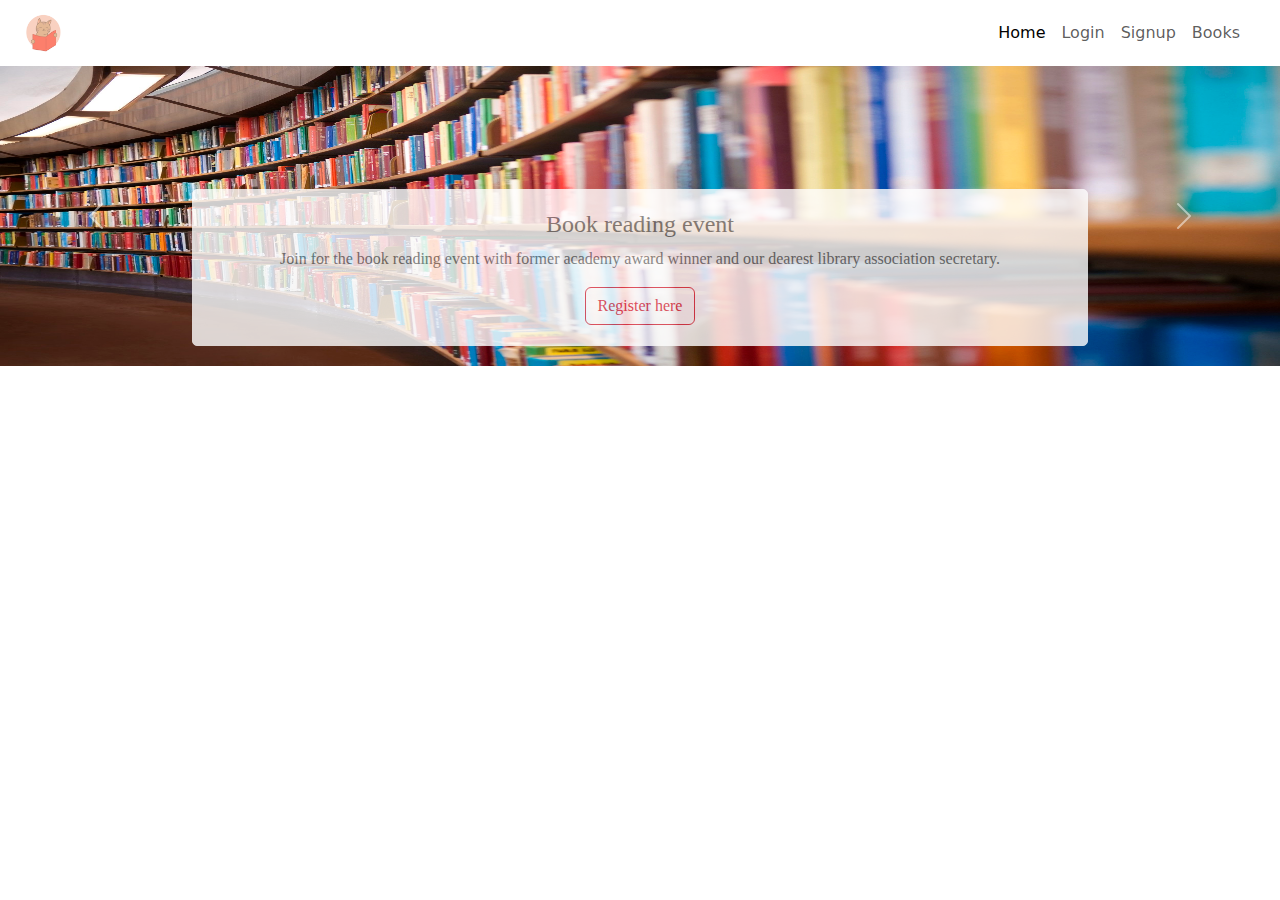
==== index.html @ 92770161 "first commit" ====
<!DOCTYPE html>
<html lang="en">
  <head>
    <meta charset="UTF-8" />
    <meta name="viewport" content="width=device-width, initial-scale=1.0" />
    <title>Library</title>
    <link
      href="https://cdn.jsdelivr.net/npm/bootstrap@5.3.3/dist/css/bootstrap.min.css"
      rel="stylesheet"
      integrity="sha384-QWTKZyjpPEjISv5WaRU9OFeRpok6YctnYmDr5pNlyT2bRjXh0JMhjY6hW+ALEwIH"
      crossorigin="anonymous"
    />
    <script
      src="https://cdn.jsdelivr.net/npm/bootstrap@5.3.3/dist/js/bootstrap.bundle.min.js"
      integrity="sha384-YvpcrYf0tY3lHB60NNkmXc5s9fDVZLESaAA55NDzOxhy9GkcIdslK1eN7N6jIeHz"
      crossorigin="anonymous"
    ></script>
    <link rel="stylesheet" href="style/style.css" />
  </head>
  <body>
    <nav class="navbar navbar-expand-lg navbar-light bg-white shadow">
      <div class="container-fluid">
        <a class="navbar-brand" href="#"
          ><img id="logo" src="images/logo.png" alt="logo"
        /></a>
        <button
          class="navbar-toggler"
          type="button"
          data-bs-toggle="collapse"
          data-bs-target="#navbarSupportedContent"
          aria-controls="navbarSupportedContent"
          aria-expanded="false"
          aria-label="Toggle navigation"
        >
          <span class="navbar-toggler-icon"></span>
        </button>
        <div class="collapse navbar-collapse" id="navbarSupportedContent">
          <ul class="navbar-nav ms-auto mb-2 mb-lg-0">
            <li class="nav-item">
              <a class="nav-link active" aria-current="page" href="#">Home</a>
            </li>
            <li class="nav-item">
              <a class="nav-link" href="login.html">Login</a>
            </li>
            <li class="nav-item">
              <a class="nav-link" href="signup.html">Signup</a>
            </li>
            <li class="nav-item">
              <a class="nav-link" href="books.html">Books</a>
            </li>
          </ul>
        </div>
      </div>
    </nav>
    <div
      id="carouselExampleRide"
      class="carousel slide"
      data-bs-ride="carousel"
    >
      <div class="carousel-inner">
        <div class="carousel-item active">
          <img src="images/lib1.jpg" class="h-100 w-100" alt="lib1" />
          <div class="overlay carousel-caption d-none d-md-block">
            <h4>Book reading event</h4>

            <p>
              Join for the book reading event with former academy award winner
              and our dearest library association secretary.
            </p>
            <button type="button" class="btn btn-outline-danger">
              Register here
            </button>
          </div>
        </div>
        <div class="carousel-item">
          <img src="images/lib2.jpg" class="d-block h-100 w-100" alt="lib2" />
          <div class="overlay carousel-caption d-none d-md-block">
            <h4>History of the library</h4>

            <p>
              Available now online! the rich tapestry of our library's history
              unfolds before us at the click of a button
            </p>
            <button type="button" class="btn btn-outline-danger">
              Read here
            </button>
          </div>
        </div>
        <div class="carousel-item">
          <img src="images/lib3.jpg" class="d-block h-100 w-100" alt="lib3" />
          <div class="overlay carousel-caption d-none d-md-block">
            <h4>Join our community</h4>

            <p>
              Join the community for more updation on the events. We have a strong community that initiate reading groups and sharing platforms.
            </p>
            <button type="button" class="btn btn-outline-danger">
              Join now
            </button>
          </div>
        </div>
      </div>
      <button
        class="carousel-control-prev"
        type="button"
        data-bs-target="#carouselExampleRide"
        data-bs-slide="prev"
      >
        <span class="carousel-control-prev-icon" aria-hidden="true"></span>
        <span class="visually-hidden">Previous</span>
      </button>
      <button
        class="carousel-control-next"
        type="button"
        data-bs-target="#carouselExampleRide"
        data-bs-slide="next"
      >
        <span class="carousel-control-next-icon" aria-hidden="true"></span>
        <span class="visually-hidden">Next</span>
      </button>
    </div>
  </body>
</html>
---- style/style.css ----
#logo{
    height: 40px;
    margin-left: 5px;
}
#navbarSupportedContent{
    margin-right: 20px;
}
.carousel-item{
    height: 300px;
}
.overlay{
    border: 1px solid white;
    background-color: white;
    font-family:'Times New Roman', Times, serif;
    color: rgb(116, 116, 116);
    opacity: 0.8;
    border-radius: 5px;    
}
.form-container {
    max-width: 400px;
    margin: auto;
    padding: 20px;
    border: 1px solid #ccc;
    border-radius: 5px;
    margin-top: 50px;
}
.error-message {
    color: red;
}
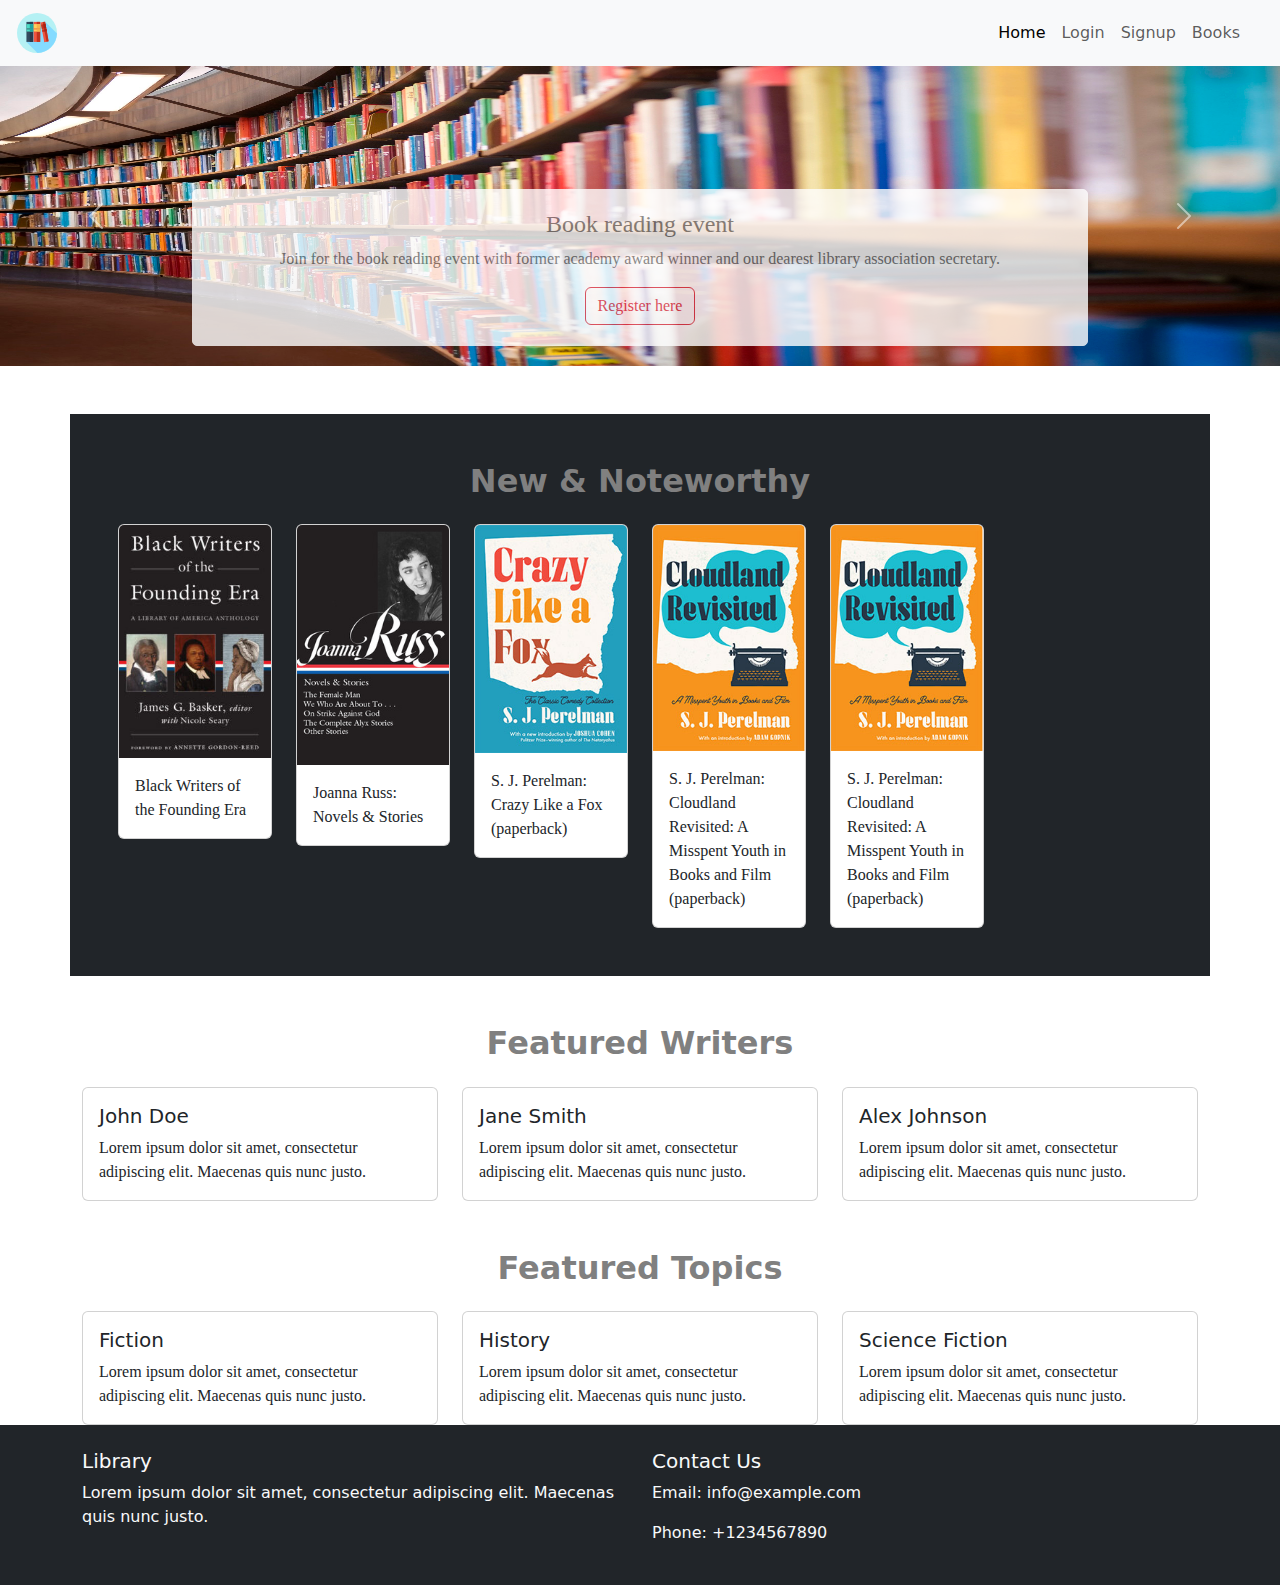
==== commit 64e5a770: "second commit" ====
--- a/index.html
+++ b/index.html
@@ -18,10 +18,10 @@
     <link rel="stylesheet" href="style/style.css" />
   </head>
   <body>
-    <nav class="navbar navbar-expand-lg navbar-light bg-white shadow">
+    <nav class="navbar navbar-expand-lg navbar-light bg-light shadow">
       <div class="container-fluid">
         <a class="navbar-brand" href="#"
-          ><img id="logo" src="images/logo.png" alt="logo"
+          ><img id="logo" src="images/logo.svg" alt="logo"
         /></a>
         <button
           class="navbar-toggler"
@@ -119,5 +119,131 @@
         <span class="visually-hidden">Next</span>
       </button>
     </div>
+    <!-- New & Noteworthy Section -->
+<section id="new-noteworthy" class="container mt-5 bg-dark p-5">
+  <h2 class="animated-heading text-center mb-4">New & Noteworthy</h2>
+  <div class="row ">
+      <div class="col-md-2">
+          <div class="card">
+              <img src="images/new-not/not1.jpg" class="card-img-top" alt="News 1">
+              <div class="card-body">
+                 <p class="card-text">Black Writers of the Founding Era</p>
+              </div>
+          </div>
+      </div>
+      <div class="col-md-2">
+          <div class="card">
+              <img src="images/new-not/not2.jpg" class="card-img-top" alt="News 2">
+              <div class="card-body">  
+                  <p class="card-text">Joanna Russ: Novels & Stories</p>
+              </div>
+          </div>
+      </div>
+      <div class="col-md-2">
+          <div class="card">
+              <img src="images/new-not/not3.jpg" class="card-img-top" alt="News 3">
+              <div class="card-body">
+                  <p class="card-text">S. J. Perelman: Crazy Like a Fox (paperback)</p>
+              </div>
+          </div>
+      </div>
+      <div class="col-md-2">
+        <div class="card">
+            <img src="images/new-not/not4.jpg" class="card-img-top" alt="News 3">
+            <div class="card-body">
+                <p class="card-text">S. J. Perelman: Cloudland Revisited: A Misspent Youth in Books and Film (paperback)</p>
+            </div>
+        </div>
+    </div>
+    <div class="col-md-2">
+      <div class="card">
+          <img src="images/new-not/not4.jpg" class="card-img-top" alt="News 3">
+          <div class="card-body">
+              <p class="card-text">S. J. Perelman: Cloudland Revisited: A Misspent Youth in Books and Film (paperback)</p>
+          </div>
+      </div>
+  </div>
+  </div>
+</section>
+
+<!-- Featured Writers Section -->
+<section id="featured-writers" class="container mt-5">
+  <h2 class="animated-heading text-center mb-4">Featured Writers</h2>
+  <div class="row">
+      <div class="col-md-4">
+          <div class="card">
+              <div class="card-body">
+                  <h5 class="card-title">John Doe</h5>
+                  <p class="card-text">Lorem ipsum dolor sit amet, consectetur adipiscing elit. Maecenas quis nunc justo.</p>
+              </div>
+          </div>
+      </div>
+      <div class="col-md-4">
+          <div class="card">
+              <div class="card-body">
+                  <h5 class="card-title">Jane Smith</h5>
+                  <p class="card-text">Lorem ipsum dolor sit amet, consectetur adipiscing elit. Maecenas quis nunc justo.</p>
+              </div>
+          </div>
+      </div>
+      <div class="col-md-4">
+          <div class="card">
+              <div class="card-body">
+                  <h5 class="card-title">Alex Johnson</h5>
+                  <p class="card-text">Lorem ipsum dolor sit amet, consectetur adipiscing elit. Maecenas quis nunc justo.</p>
+              </div>
+          </div>
+      </div>
+  </div>
+</section>
+
+<!-- Featured Topics Section -->
+<section id="featured-topics" class="container mt-5">
+  <h2 class="animated-heading text-center mb-4">Featured Topics</h2>
+  <div class="row">
+      <div class="col-md-4">
+          <div class="card">
+              <div class="card-body">
+                  <h5 class="card-title">Fiction</h5>
+                  <p class="card-text">Lorem ipsum dolor sit amet, consectetur adipiscing elit. Maecenas quis nunc justo.</p>
+              </div>
+          </div>
+      </div>
+      <div class="col-md-4">
+          <div class="card">
+              <div class="card-body">
+                  <h5 class="card-title">History</h5>
+                  <p class="card-text">Lorem ipsum dolor sit amet, consectetur adipiscing elit. Maecenas quis nunc justo.</p>
+              </div>
+          </div>
+      </div>
+      <div class="col-md-4">
+          <div class="card">
+              <div class="card-body">
+                  <h5 class="card-title">Science Fiction</h5>
+                  <p class="card-text">Lorem ipsum dolor sit amet, consectetur adipiscing elit. Maecenas quis nunc justo.</p>
+              </div>
+          </div>
+      </div>
+  </div>
+</section>
+
+<!-- Footer -->
+<footer class="bg-dark text-light py-4">
+  <div class="container">
+      <div class="row">
+          <div class="col-md-6">
+              <h5>Library</h5>
+              <p>Lorem ipsum dolor sit amet, consectetur adipiscing elit. Maecenas quis nunc justo.</p>
+          </div>
+          <div class="col-md-6">
+              <h5>Contact Us</h5>
+              <p>Email: info@example.com</p>
+              <p>Phone: +1234567890</p>
+          </div>
+      </div>
+  </div>
+</footer>
+<script src="script/script.js"></script>
   </body>
 </html>
--- a/style/style.css
+++ b/style/style.css
@@ -14,17 +14,63 @@
     font-family:'Times New Roman', Times, serif;
     color: rgb(116, 116, 116);
     opacity: 0.8;
+    transition: opacity 0.5s ease;
     border-radius: 5px;    
 }
+.overlay:hover {
+    opacity: 1;
+}
 .form-container {
-    max-width: 400px;
+    max-width: 350px;
     margin: auto;
-    padding: 20px;
+    padding-left: 20px;
+    padding-right: 20px;
+    padding-top: 60px;
+    padding-bottom: 80px;
+    border: 1px solid #ccc;
+    border-radius: 5px;
+    margin-top: 100px;
+    background-color: rgba(100, 100, 100, 0.5);
+}
+.form-container-s {
+    max-width: 500px;
+    margin: auto;
+    padding-left: 40px;
+    padding-right: 40px;
+    padding-top: 40px;
+    padding-bottom: 80px;
     border: 1px solid #ccc;
     border-radius: 5px;
     margin-top: 50px;
+    margin-bottom: 100px;
+    background-color: rgba(236, 193, 82, 0.5);
 }
 .error-message {
     color: red;
 }
-
+.login-body{
+    background-image: url(../images/bg-login.jpg);
+    background-size: cover;
+}
+.signup-body{
+    background-image: url(../images/bg-signup.jpg);
+    background-size: cover;
+}
+/* Keyframe animation */
+@keyframes appear {
+    from {
+        opacity: 0;
+        transform: translateY(-20px);
+    }
+    to {
+        opacity: 1;
+        transform: translateY(0);
+    }
+}
+.animated-heading{
+    font-weight: bold;
+    color: gray;
+}
+.card-text{
+    font-family: 'Times New Roman', Times, serif;
+}
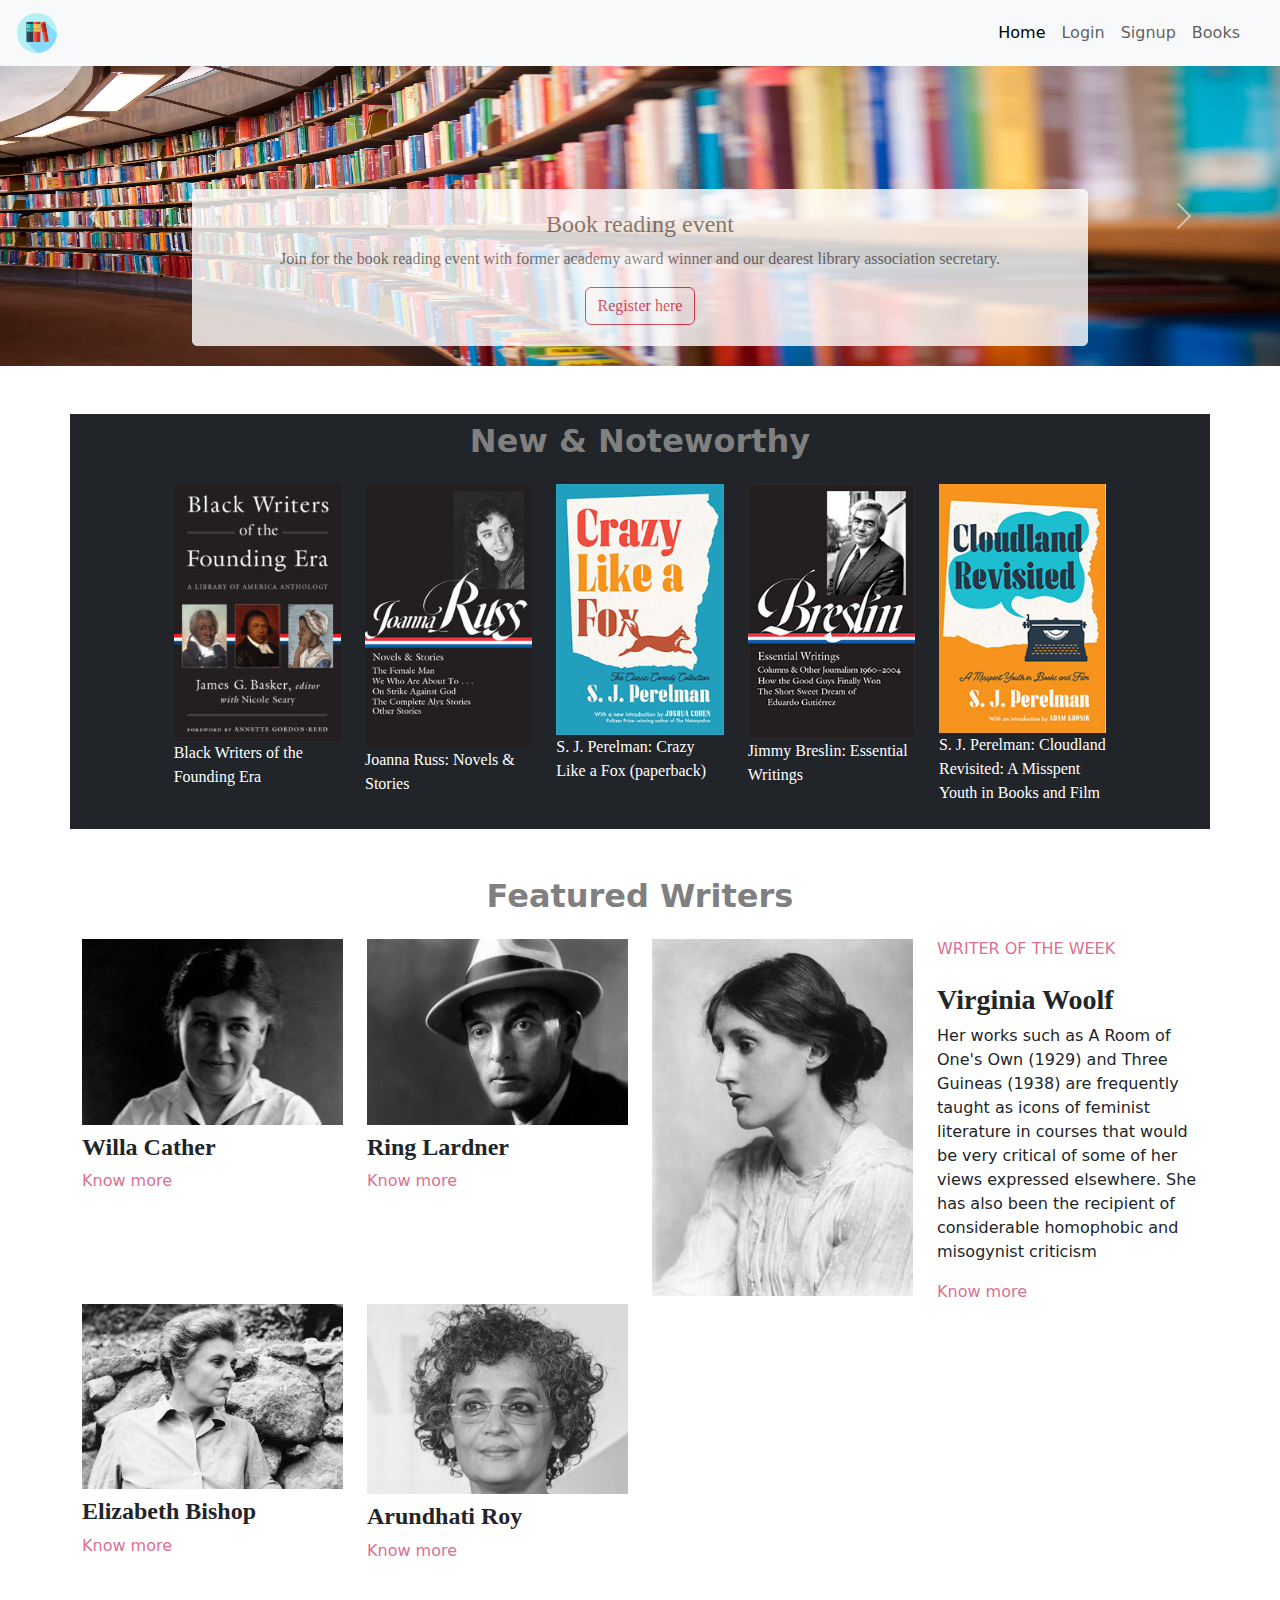
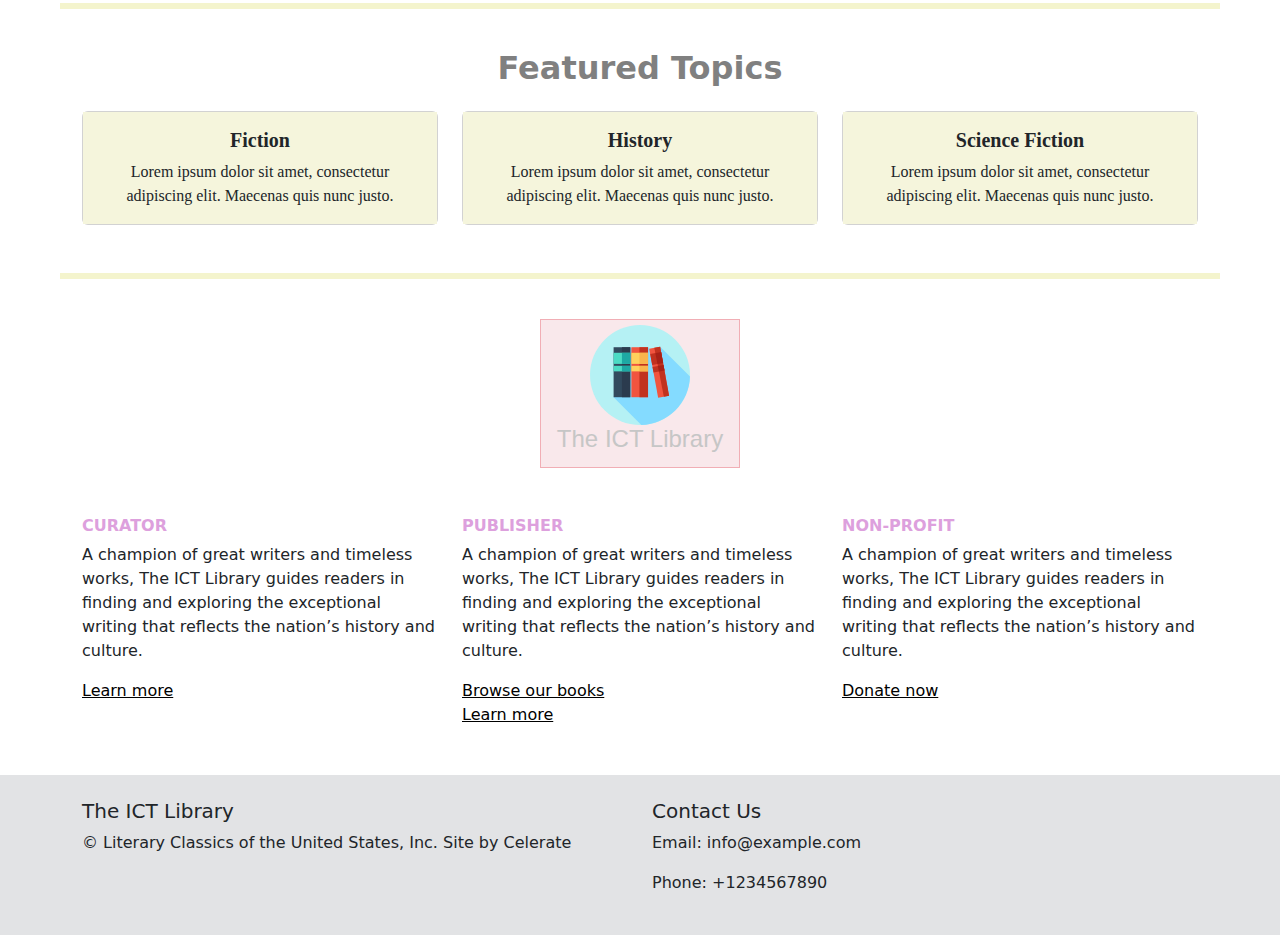
==== commit 50850b2f: "completed home page" ====
--- a/index.html
+++ b/index.html
@@ -119,122 +119,175 @@
         <span class="visually-hidden">Next</span>
       </button>
     </div>
-    <!-- New & Noteworthy Section -->
-<section id="new-noteworthy" class="container mt-5 bg-dark p-5">
+<section id="new-noteworthy" class="container mt-5 bg-dark p-2">
   <h2 class="animated-heading text-center mb-4">New & Noteworthy</h2>
-  <div class="row ">
+  <div class="row">
+      <div class="col-md-1"></div>
       <div class="col-md-2">
-          <div class="card">
+          <div >
               <img src="images/new-not/not1.jpg" class="card-img-top" alt="News 1">
-              <div class="card-body">
-                 <p class="card-text">Black Writers of the Founding Era</p>
+              <div >
+                 <p class=" hover-text ">Black Writers of the Founding Era</p>
               </div>
           </div>
       </div>
       <div class="col-md-2">
-          <div class="card">
+          <div >
               <img src="images/new-not/not2.jpg" class="card-img-top" alt="News 2">
-              <div class="card-body">  
-                  <p class="card-text">Joanna Russ: Novels & Stories</p>
+              <div >  
+                  <p class=" hover-text " >Joanna Russ: Novels & Stories</p>
               </div>
           </div>
       </div>
       <div class="col-md-2">
-          <div class="card">
+          <div >
               <img src="images/new-not/not3.jpg" class="card-img-top" alt="News 3">
-              <div class="card-body">
-                  <p class="card-text">S. J. Perelman: Crazy Like a Fox (paperback)</p>
+              <div >
+                  <p class=" hover-text" >S. J. Perelman: Crazy Like a Fox (paperback)</p>
               </div>
           </div>
       </div>
       <div class="col-md-2">
-        <div class="card">
-            <img src="images/new-not/not4.jpg" class="card-img-top" alt="News 3">
-            <div class="card-body">
-                <p class="card-text">S. J. Perelman: Cloudland Revisited: A Misspent Youth in Books and Film (paperback)</p>
+        <div >
+            <img src="images/new-not/not5.jpg" class="card-img-top" alt="News 3">
+            <div >
+                <p class=" hover-text ">Jimmy Breslin: Essential Writings</p>
             </div>
         </div>
     </div>
     <div class="col-md-2">
-      <div class="card">
-          <img src="images/new-not/not4.jpg" class="card-img-top" alt="News 3">
-          <div class="card-body">
-              <p class="card-text">S. J. Perelman: Cloudland Revisited: A Misspent Youth in Books and Film (paperback)</p>
-          </div>
-      </div>
-  </div>
+      <div >
+        <img src="images/new-not/not4.jpg" class="card-img-top" alt="News 3">
+        <div >
+            <p class=" hover-text ">S. J. Perelman: Cloudland Revisited: A Misspent Youth in Books and Film</p>
+        </div>
+    </div>
+  </div>
+  <div class="col-md-1"></div>
   </div>
 </section>
 
-<!-- Featured Writers Section -->
 <section id="featured-writers" class="container mt-5">
   <h2 class="animated-heading text-center mb-4">Featured Writers</h2>
   <div class="row">
-      <div class="col-md-4">
-          <div class="card">
-              <div class="card-body">
-                  <h5 class="card-title">John Doe</h5>
-                  <p class="card-text">Lorem ipsum dolor sit amet, consectetur adipiscing elit. Maecenas quis nunc justo.</p>
-              </div>
-          </div>
-      </div>
-      <div class="col-md-4">
-          <div class="card">
-              <div class="card-body">
-                  <h5 class="card-title">Jane Smith</h5>
-                  <p class="card-text">Lorem ipsum dolor sit amet, consectetur adipiscing elit. Maecenas quis nunc justo.</p>
-              </div>
-          </div>
-      </div>
-      <div class="col-md-4">
-          <div class="card">
-              <div class="card-body">
-                  <h5 class="card-title">Alex Johnson</h5>
-                  <p class="card-text">Lorem ipsum dolor sit amet, consectetur adipiscing elit. Maecenas quis nunc justo.</p>
-              </div>
-          </div>
-      </div>
+      <div class="col-md-3">
+          <div class="writer-card">
+              <img src="images/writers/writer1.jpg" class="card-img-top" alt="writerimg">
+              <h4 class="mt-2 writer-name">Willa Cather</h4>
+              <a href="#" class="mt-1 link-writer">Know more</a>
+          </div>
+      </div>
+      <div class="col-md-3">
+        <div class="writer-card">
+            <img src="images/writers/writer3.jpg" class="card-img-top" alt="writerimg">
+            <h4 class="mt-2 writer-name">Ring Lardner</h4>
+            <a href="#" class="mt-1 link-writer">Know more</a>
+        </div>
+    </div>
+    <div class="col-md-3">
+      <div class="writer-card">
+          <img src="images/writers/writer2.jpg" class="card-img-top" alt="writerimg">
+
+      </div>
+  </div>
+  <div class="col-md-3">
+    <div class="writer-card">
+        <h6 class="wr-head">WRITER OF THE WEEK</h6>
+        <h3 class="mt-4 writer-name">Virginia Woolf</h3>
+        <p>Her works such as A Room of One's Own (1929) and Three Guineas (1938) are frequently taught as icons of feminist literature in courses that would be very critical of some of her views expressed elsewhere. She has also been the recipient of considerable homophobic and misogynist criticism</p>
+        <a href="#" class="mt-1 link-writer">Know more</a>
+    </div>
+</div>
+  <div class="col-md-3">
+    <div class="writer-card">
+        <img src="images/writers/writer4.jpg" class="card-img-top" alt="writerimg">
+        <h4 class="mt-2 writer-name">Elizabeth Bishop</h4>
+        <a href="#" class="mt-1 link-writer">Know more</a>
+    </div>
+</div>
+<div class="col-md-3">
+  <div class="writer-card">
+    <div id="Arundhati">
+      <img src="images/writers/writer5.jpg" class="card-img-top" alt="writerimg">
+    </div>
+      <h4 class="mt-2 writer-name">Arundhati Roy</h4>
+      <a href="#" class="mt-1 link-writer">Know more</a>
+  </div>
+</div>
   </div>
 </section>
 
-<!-- Featured Topics Section -->
-<section id="featured-topics" class="container mt-5">
+<hr class="line">
+<section id="featured-topics" class="container mt-4 mb-5">
   <h2 class="animated-heading text-center mb-4">Featured Topics</h2>
   <div class="row">
       <div class="col-md-4">
           <div class="card">
-              <div class="card-body">
-                  <h5 class="card-title">Fiction</h5>
-                  <p class="card-text">Lorem ipsum dolor sit amet, consectetur adipiscing elit. Maecenas quis nunc justo.</p>
+              <div class="card-body topic">
+                  <h5 class="card-title text-center topic-heading">Fiction</h5>
+                  <p class="card-text text-center">Lorem ipsum dolor sit amet, consectetur adipiscing elit. Maecenas quis nunc justo.</p>
               </div>
           </div>
       </div>
       <div class="col-md-4">
           <div class="card">
-              <div class="card-body">
-                  <h5 class="card-title">History</h5>
-                  <p class="card-text">Lorem ipsum dolor sit amet, consectetur adipiscing elit. Maecenas quis nunc justo.</p>
+              <div class="card-body topic">
+                  <h5 class="card-title text-center topic-heading">History</h5>
+                  <p class="card-text text-center">Lorem ipsum dolor sit amet, consectetur adipiscing elit. Maecenas quis nunc justo.</p>
               </div>
           </div>
       </div>
       <div class="col-md-4">
           <div class="card">
-              <div class="card-body">
-                  <h5 class="card-title">Science Fiction</h5>
-                  <p class="card-text">Lorem ipsum dolor sit amet, consectetur adipiscing elit. Maecenas quis nunc justo.</p>
+              <div class="card-body topic">
+                  <h5 class="card-title text-center topic-heading">Science Fiction</h5>
+                  <p class="card-text text-center">Lorem ipsum dolor sit amet, consectetur adipiscing elit. Maecenas quis nunc justo.</p>
               </div>
           </div>
       </div>
   </div>
 </section>
-
-<!-- Footer -->
-<footer class="bg-dark text-light py-4">
+<hr class="line">
+<section id="last-section" class="container mb-5">
+  <div class="border border-danger-subtle mb-5" id="lgnm">
+    <img src="images/logo.svg" id="logo-1" alt="img">
+    <h4 class="text-center logo-hd">The ICT Library</h4>
+  </div>
+  <div class="row">
+  <div class="col-md-4">
+    <div class="writer-card">
+        <h6 class="lib-head">CURATOR</h6>
+        <p>A champion of great writers and timeless works, The ICT Library guides readers in finding and exploring the exceptional writing that reflects the nation’s history and culture.</p>
+        <a href="#" class="mt-1 link-lib">Learn more</a>
+    </div>
+  </div>
+  <div class="col-md-4">
+    <div class="writer-card">
+        <h6 class="lib-head">PUBLISHER</h6>
+        <p>A champion of great writers and timeless works, The ICT Library guides readers in finding and exploring the exceptional writing that reflects the nation’s history and culture.</p>
+        <a href="#" class="mt-1 link-lib">Browse our books</a>
+        <br>
+        <a href="#" class="mt-1 link-lib">Learn more</a>
+    </div>
+  </div>
+  <div class="col-md-4">
+    <div class="writer-card">
+        <h6 class="lib-head">NON-PROFIT</h6>
+        <p>A champion of great writers and timeless works, The ICT Library guides readers in finding and exploring the exceptional writing that reflects the nation’s history and culture.</p>
+        <a href="#" class="mt-1 link-lib">Donate now</a>
+    </div>
+  </div>
+</div>
+</section>
+
+<footer class="bg-secondary-subtle text-dark py-4">
   <div class="container">
       <div class="row">
           <div class="col-md-6">
-              <h5>Library</h5>
-              <p>Lorem ipsum dolor sit amet, consectetur adipiscing elit. Maecenas quis nunc justo.</p>
+              <h5>The ICT Library</h5>
+              <p>
+                © Literary Classics of the United States, Inc.
+                Site by Celerate</p>
           </div>
           <div class="col-md-6">
               <h5>Contact Us</h5>
--- a/style/style.css
+++ b/style/style.css
@@ -1,6 +1,23 @@
 #logo{
     height: 40px;
     margin-left: 5px;
+}
+#logo-1{
+    height: 100px;
+    display: block;
+    margin: auto;   
+}
+.logo-hd{
+    font-family:Impact, Haettenschweiler, 'Arial Narrow Bold', sans-serif;
+    font-weight: lighter;
+    color: rgb(198, 198, 198);
+}
+#lgnm{
+    width: 200px;
+    display: block;
+    margin: auto;
+    padding: 5px;
+    background-color:rgb(249, 232, 235);
 }
 #navbarSupportedContent{
     margin-right: 20px;
@@ -74,3 +91,46 @@
 .card-text{
     font-family: 'Times New Roman', Times, serif;
 }
+.hover-text{
+    font-family: 'Times New Roman', Times, serif;
+    color: white;
+}
+.hover-text:hover{
+    color: orangered;
+}
+.writer-name{
+    font-family: 'Times New Roman', Times, serif;
+    font-weight: bold;
+}
+.link-writer{
+    text-decoration: none;
+    color: palevioletred;
+}
+.wr-head{
+    color: palevioletred;
+}
+#Arundhati{
+    height: 190px;
+   overflow: hidden;
+}
+.line{
+    border: 3px solid rgb(211, 211, 55);
+    margin-left: 60px;
+    margin-right: 60px;
+    margin-top: 40px;
+    margin-bottom: 40px;
+}
+.topic{
+    background-color: beige;
+}
+.topic-heading{
+    font-family: 'Times New Roman', Times, serif;
+    font-weight: bold;
+}
+.link-lib{
+    color: black;
+}
+.lib-head{
+    color: plum;
+    font-weight: bold;
+}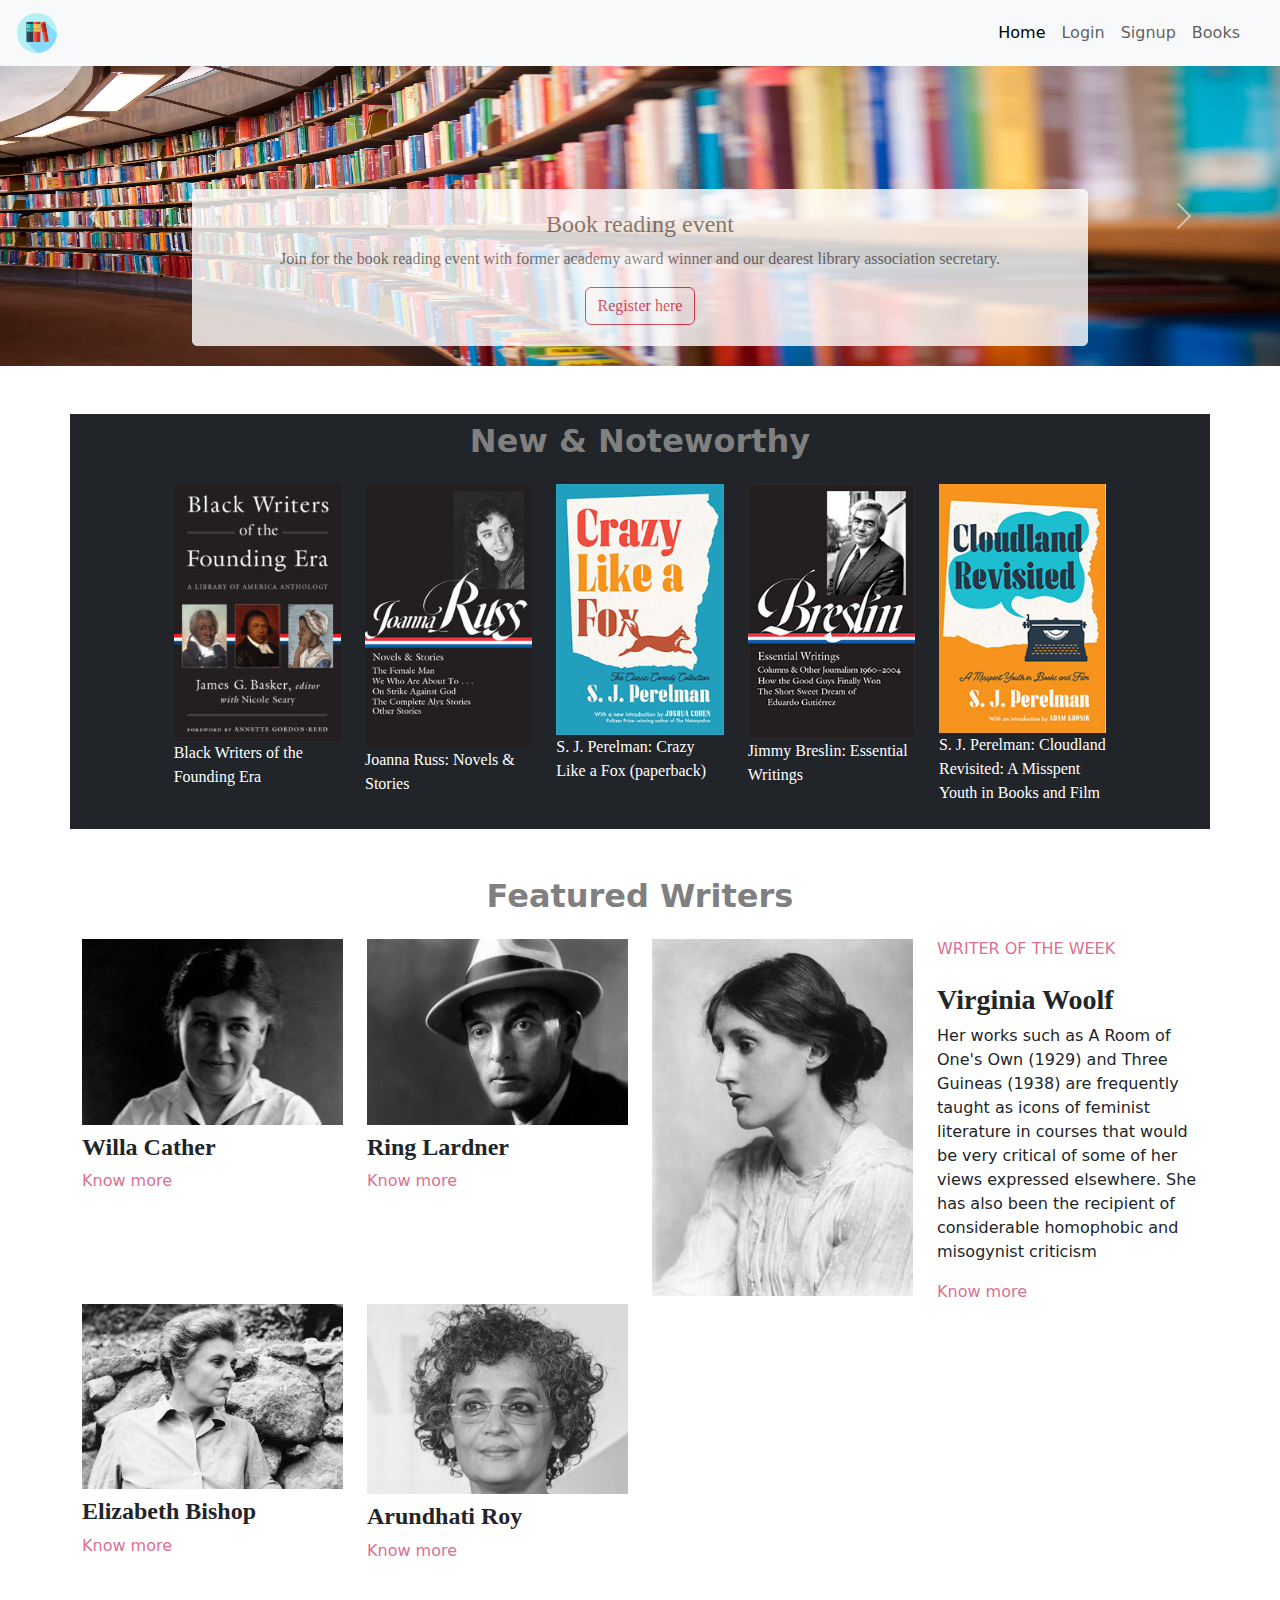
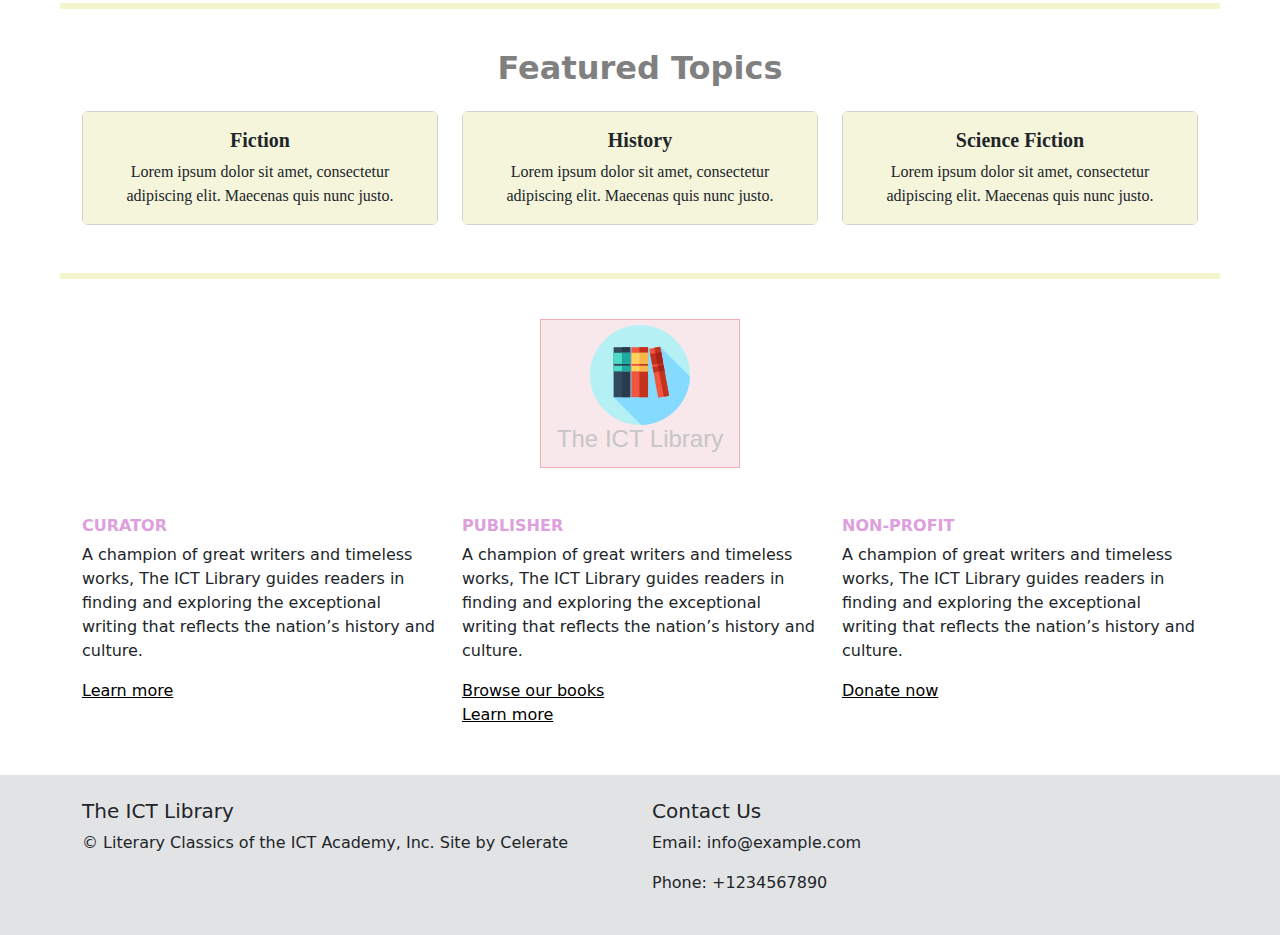
==== commit e74f9bee: "completed login page" ====
--- a/index.html
+++ b/index.html
@@ -286,7 +286,7 @@
           <div class="col-md-6">
               <h5>The ICT Library</h5>
               <p>
-                © Literary Classics of the United States, Inc.
+                © Literary Classics of the ICT Academy, Inc.
                 Site by Celerate</p>
           </div>
           <div class="col-md-6">
--- a/style/style.css
+++ b/style/style.css
@@ -40,14 +40,6 @@
 .form-container {
     max-width: 350px;
     margin: auto;
-    padding-left: 20px;
-    padding-right: 20px;
-    padding-top: 60px;
-    padding-bottom: 80px;
-    border: 1px solid #ccc;
-    border-radius: 5px;
-    margin-top: 100px;
-    background-color: rgba(100, 100, 100, 0.5);
 }
 .form-container-s {
     max-width: 500px;
@@ -66,8 +58,7 @@
     color: red;
 }
 .login-body{
-    background-image: url(../images/bg-login.jpg);
-    background-size: cover;
+   
 }
 .signup-body{
     background-image: url(../images/bg-signup.jpg);
@@ -133,4 +124,15 @@
 .lib-head{
     color: plum;
     font-weight: bold;
+}
+.login-heading{
+    font-weight: bold;
+    font-family: 'Times New Roman', Times, serif;
+}
+.star{
+    color: red;
+}
+#login-footer{
+    margin-bottom: 0;
+    padding: 37px;
 }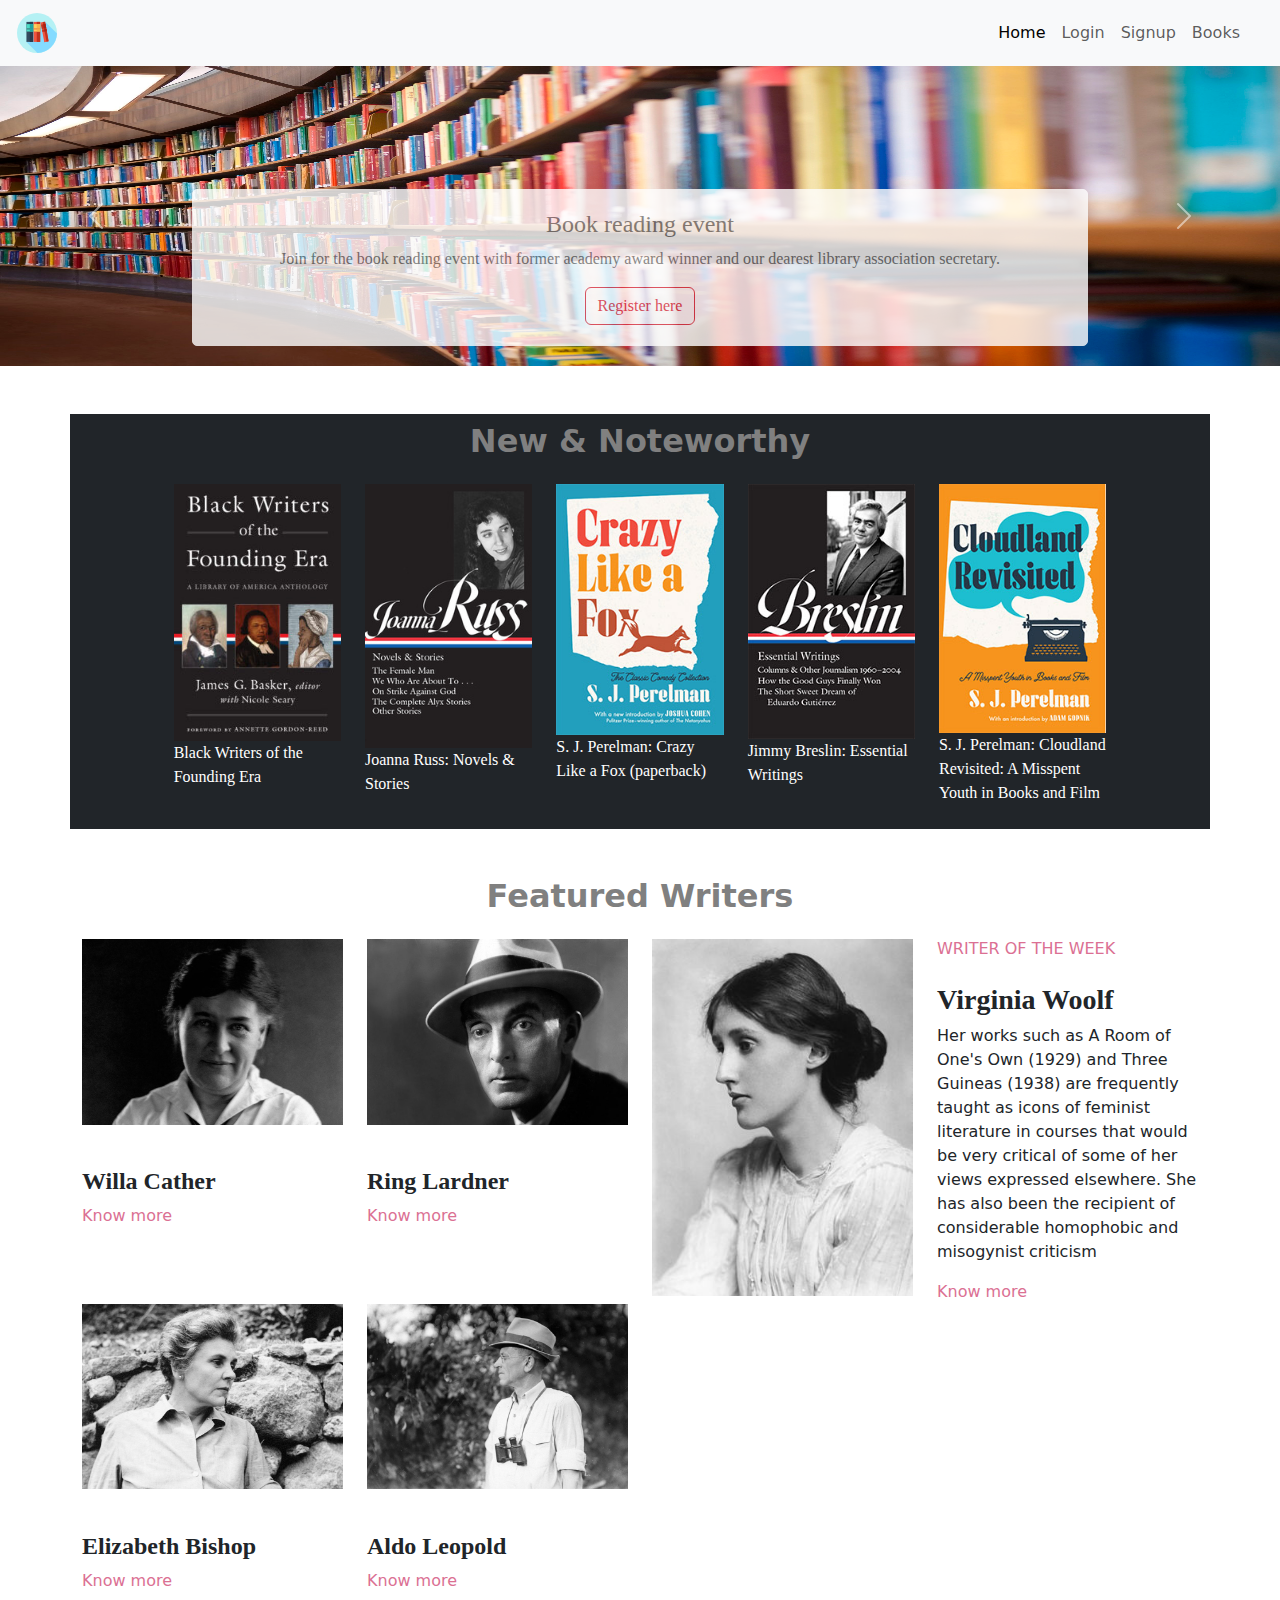
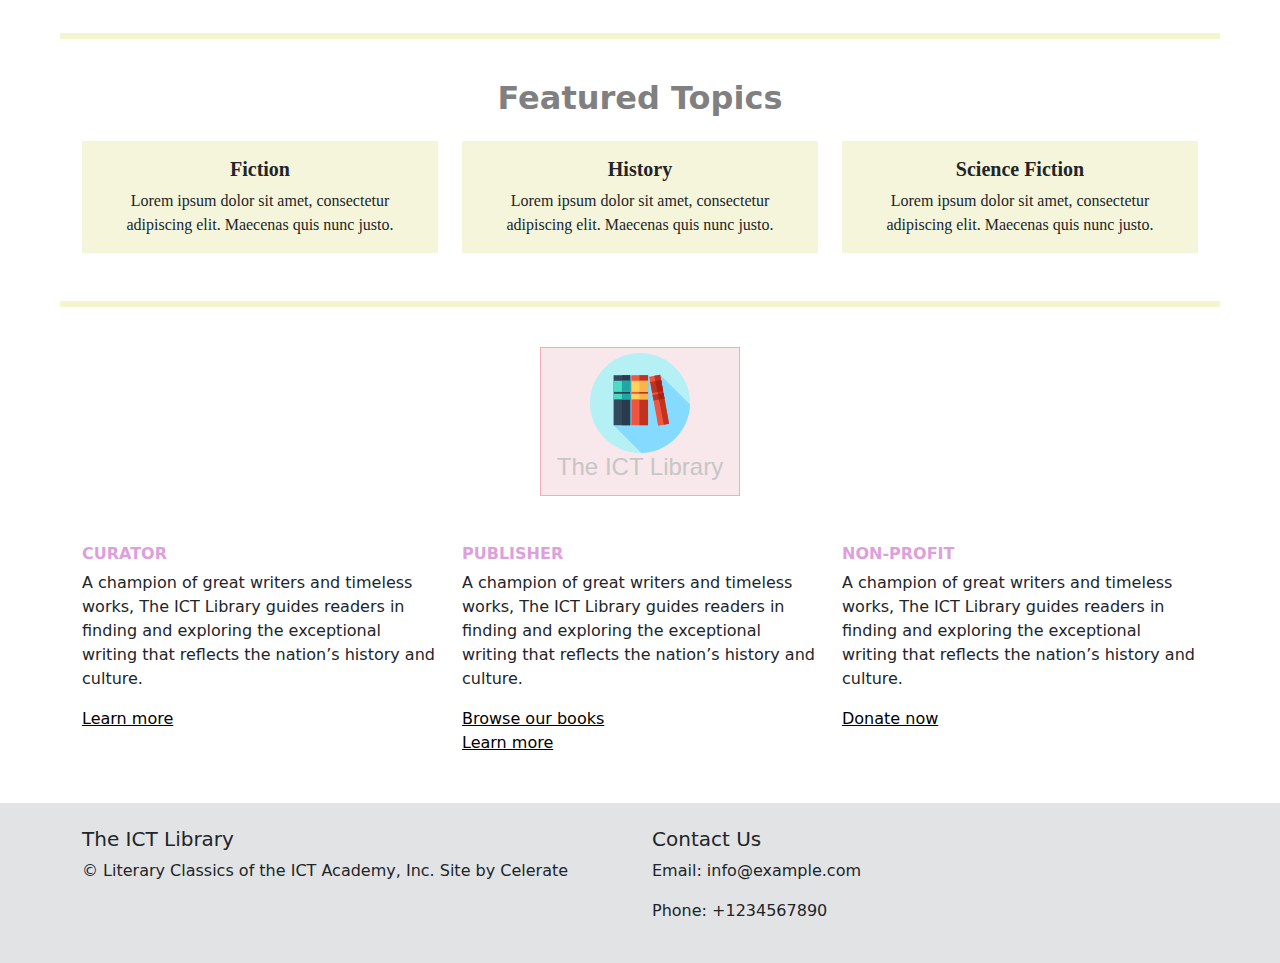
==== commit ce22d5ad: "minor changes" ====
--- a/index.html
+++ b/index.html
@@ -172,21 +172,27 @@
   <div class="row">
       <div class="col-md-3">
           <div class="writer-card">
+            <div style="height: 220px; overflow: hidden;">
               <img src="images/writers/writer1.jpg" class="card-img-top" alt="writerimg">
+            </div>
               <h4 class="mt-2 writer-name">Willa Cather</h4>
               <a href="#" class="mt-1 link-writer">Know more</a>
           </div>
       </div>
       <div class="col-md-3">
         <div class="writer-card">
+          <div style="height: 220px; overflow: hidden;">
             <img src="images/writers/writer3.jpg" class="card-img-top" alt="writerimg">
+          </div>
             <h4 class="mt-2 writer-name">Ring Lardner</h4>
             <a href="#" class="mt-1 link-writer">Know more</a>
         </div>
     </div>
     <div class="col-md-3">
       <div class="writer-card">
+        
           <img src="images/writers/writer2.jpg" class="card-img-top" alt="writerimg">
+        
 
       </div>
   </div>
@@ -200,17 +206,19 @@
 </div>
   <div class="col-md-3">
     <div class="writer-card">
-        <img src="images/writers/writer4.jpg" class="card-img-top" alt="writerimg">
+      <div style="height: 220px; overflow: hidden;">
+        <img src="images/writers/writer4.jpg" class="card-img-top object-fit-fill" alt="writerimg">
+      </div>
         <h4 class="mt-2 writer-name">Elizabeth Bishop</h4>
         <a href="#" class="mt-1 link-writer">Know more</a>
     </div>
 </div>
 <div class="col-md-3">
   <div class="writer-card">
-    <div id="Arundhati">
-      <img src="images/writers/writer5.jpg" class="card-img-top" alt="writerimg">
-    </div>
-      <h4 class="mt-2 writer-name">Arundhati Roy</h4>
+    <div style="height: 220px; overflow: hidden;">
+      <img src="images/writers/writer5.jpg" class="card-img-top object-fit-fill" alt="writerimg">
+     </div>
+      <h4 class="mt-2 writer-name">Aldo Leopold</h4>
       <a href="#" class="mt-1 link-writer">Know more</a>
   </div>
 </div>
--- a/style/style.css
+++ b/style/style.css
@@ -41,30 +41,20 @@
     max-width: 350px;
     margin: auto;
 }
+
+.signup-body{
+    background-image: url(../images/bg-signup.jpg);
+    background-size: cover;
+}
 .form-container-s {
-    max-width: 500px;
+    max-width: 600px;
     margin: auto;
-    padding-left: 40px;
-    padding-right: 40px;
-    padding-top: 40px;
-    padding-bottom: 80px;
-    border: 1px solid #ccc;
-    border-radius: 5px;
     margin-top: 50px;
     margin-bottom: 100px;
-    background-color: rgba(236, 193, 82, 0.5);
 }
 .error-message {
     color: red;
 }
-.login-body{
-   
-}
-.signup-body{
-    background-image: url(../images/bg-signup.jpg);
-    background-size: cover;
-}
-/* Keyframe animation */
 @keyframes appear {
     from {
         opacity: 0;
@@ -100,10 +90,10 @@
 .wr-head{
     color: palevioletred;
 }
-#Arundhati{
+/* .arundhati{
     height: 190px;
    overflow: hidden;
-}
+} */
 .line{
     border: 3px solid rgb(211, 211, 55);
     margin-left: 60px;
@@ -134,5 +124,37 @@
 }
 #login-footer{
     margin-bottom: 0;
-    padding: 37px;
-}+    padding: 40px;
+}
+.card{
+    border: 0;
+}
+.price-details {
+    display: none;
+    opacity: 0;
+    transition: opacity 0.5s ease;
+}
+.card:hover .price-details {
+    display: block;
+    opacity: 1;
+}
+.bi{
+    font-size: 32px;
+}
+.price{
+    font-weight: bold;
+    color: goldenrod;
+    font-size: 32px;
+    font-family:'Times New Roman', Times, serif;
+    margin-right: 70px;
+}
+.a-price{
+    text-decoration: none;
+}
+.heading-books{
+    font-family: 'Times New Roman', Times, serif;
+    text-align:center;
+}
+.line-1{
+    border: 3px solid black;
+}
